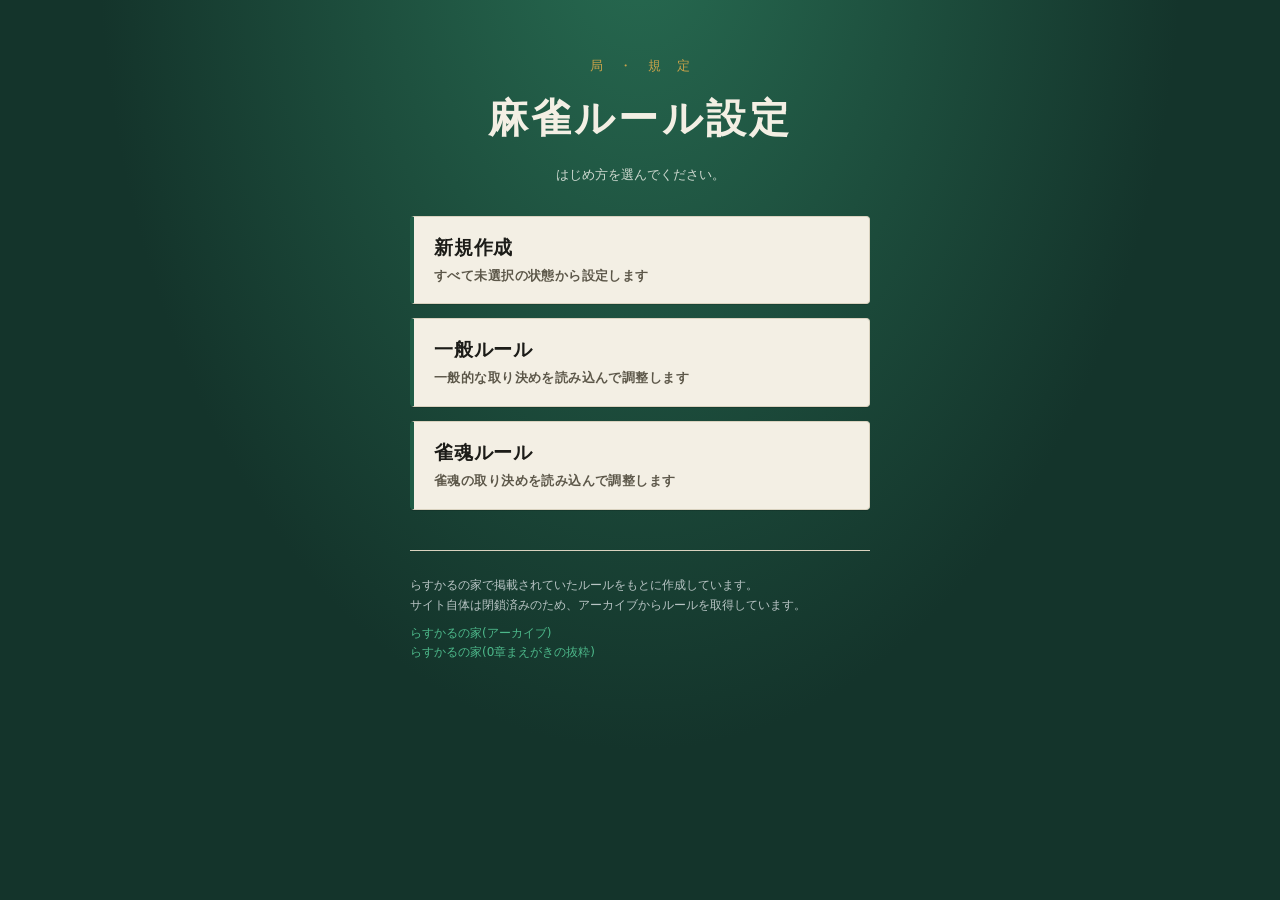
==== pages/index.html @ 4552f9ca "まえがきついか" ====
<!DOCTYPE html>
<html lang="ja">

<head>
  <meta charset="UTF-8">
  <meta name="viewport" content="width=device-width, initial-scale=1.0">
  <title>麻雀ルール選択</title>
  <link rel="stylesheet" href="style.css">
</head>

<body>
  <div class="wrap">
    <div id="notice" class="notice" hidden></div>

    <!-- top / entry screen -->
    <section id="homeScreen" hidden>
      <div class="home-inner">
        <p class="home-kana">局 ・ 規 定</p>
        <h1 class="home-title">麻雀ルール設定</h1>
        <p class="home-lead">はじめ方を選んでください。</p>
        <div class="home-choices">
          <button type="button" class="home-card" data-preset="new">
            <span class="home-card-name">新規作成</span>
            <span class="home-card-desc">すべて未選択の状態から設定します</span>
          </button>
          <button type="button" class="home-card" data-preset="ippan">
            <span class="home-card-name">一般ルール</span>
            <span class="home-card-desc">一般的な取り決めを読み込んで調整します</span>
          </button>
          <button type="button" class="home-card" data-preset="jantama">
            <span class="home-card-name">雀魂ルール</span>
            <span class="home-card-desc">雀魂の取り決めを読み込んで調整します</span>
          </button>
        </div>
        <div class="home-source">
          <p>らすかるの家で掲載されていたルールをもとに作成しています。<br>サイト自体は閉鎖済みのため、アーカイブからルールを取得しています。</p>
          <a href="https://web.archive.org/web/20250331131725/http://www10.plala.or.jp/rascalhp/" target="_blank"
            rel="noopener">らすかるの家(アーカイブ)</a><br>
          <a href="source.html">らすかるの家(0章まえがきの抜粋)</a>
        </div>
      </div>
    </section>

    <!-- sticky header: meter + (category-list home btn) + (rule-screen subnav) -->
    <div class="sticky-head" id="stickyHead" hidden>
      <div class="meter" id="meterBar">
        <span class="tally"><i class="dot dot-done"></i>選択済み <b id="doneCount">0</b>件</span>
        <span class="tally"><i class="dot dot-check"></i>要確認 <b id="checkCount">0</b>件</span>
        <span class="tally"><i class="dot dot-todo"></i>未選択 <b id="todoCount">0</b>件</span>
        <span id="verBadge" class="ver-badge" hidden></span>
        <div class="mode-toggle" id="modeToggle" role="group" aria-label="編集モード" hidden>
          <button type="button" class="mode-opt" data-mode="rw">編集可</button>
          <button type="button" class="mode-opt" data-mode="ro">閲覧専用</button>
        </div>
        <button class="btn-ghost home-corner" id="homeCornerBtn" type="button" hidden>はじめから</button>
      </div>
      <div class="subnav" id="subnav" hidden>
        <h2 class="cat-heading" id="catHeading"></h2>
        <div class="sort-toggle" role="group" aria-label="表示順">
          <button type="button" class="sort-opt is-active" data-sort="status">状態順</button>
          <button type="button" class="sort-opt" data-sort="id">表示順</button>
        </div>
      </div>
    </div>

    <!-- category selection screen -->
    <section id="catScreen" hidden>
      <p class="screen-lead">カテゴリを選んでください。</p>
      <div id="catGrid" class="cat-grid"></div>
    </section>

    <!-- rules screen for a chosen category -->
    <section id="ruleScreen" hidden>
      <main id="ruleRoot"></main>
    </section>
  </div>

  <div class="bar" id="footerBar" hidden>
    <button class="btn-ghost" id="footerBackBtn" type="button">← カテゴリ一覧</button>
    <span class="bar-spacer"></span>
    <button class="btn-primary" id="shareBtn">共有する</button>
  </div>

  <div class="sheet-backdrop" id="sheet">
    <div class="sheet">
      <div class="sheet-head">
        <h2>共有</h2>
        <button id="closeSheet" aria-label="閉じる">✕</button>
      </div>
      <div class="sheet-body">
        <p class="field-label">共有リンク　<span class="field-note">開くと同じ選択が復元されます</span></p>
        <div class="url-row">
          <input type="text" class="share-url" id="shareUrl" readonly>
          <button class="btn-primary" id="copyUrlBtn">リンクをコピー</button>
        </div>
        <span class="copied" id="copiedUrlMsg">コピーしました</span>

        <div class="qr-wrap">
          <div id="qrCode" class="qr-code" aria-label="共有リンクのQRコード"></div>
          <p class="qr-note">スマートフォンのカメラで読み取ると同じ画面が開きます</p>
        </div>

        <p class="field-label" style="margin-top:22px;">テキスト</p>
        <textarea class="share-text" id="shareText" readonly></textarea>
        <div class="sheet-actions">
          <button class="btn-primary" id="copyBtn">テキストをコピー</button>
          <button class="btn-ghost" id="closeSheet2">閉じる</button>
          <span class="copied" id="copiedMsg">コピーしました</span>
        </div>
      </div>
    </div>
  </div>


  <script src="qr.js"></script>
  <script src="app.js"></script>
</body>

</html>
---- pages/style.css ----
:root {
      --bg: #14342b;
      --panel: #f3efe4;
      --panel-line: #d9d2bf;
      --ink: #1c1c18;
      --ink-soft: #5c5749;
      --felt: #1f5c46;
      --felt-deep: #14342b;
      --accent: #b7472a;
      --accent-soft: #e8c9be;
      --gold: #c8a24a;
      --sel-bg: #eef3ec;
      --sel-line: #2f6b52;
      --st-done: #2f8f5b;
      /* 選択済み（緑） */
      --st-todo: #c0392b;
      /* 未選択（赤） */
      --st-check: #d9a520;
      /* 要確認（黄） */
      --radius: 4px;
      --mono: "SFMono-Regular", ui-monospace, "DejaVu Sans Mono", monospace;
      --serif: "Hiragino Mincho ProN", "Yu Mincho", "YuMincho", "MS PMincho", serif;
      --sans: "Hiragino Kaku Gothic ProN", "Yu Gothic", "Meiryo", system-ui, sans-serif;
    }

    * {
      box-sizing: border-box;
    }

    [hidden] {
      display: none !important;
    }

    html,
    body {
      margin: 0;
      padding: 0;
    }

    body {
      background: var(--felt-deep);
      background-image:
        radial-gradient(ellipse at 50% -10%, #276b51 0%, var(--felt-deep) 60%);
      color: var(--ink);
      font-family: var(--sans);
      line-height: 1.6;
      min-height: 100vh;
      padding: 0 16px 120px;
    }

    .wrap {
      max-width: 760px;
      margin: 0 auto;
    }

    /* home / entry screen */
    .home-inner {
      padding: 56px 0 32px;
      text-align: center;
      color: var(--panel);
    }

    .home-kana {
      font-family: var(--serif);
      letter-spacing: 0.5em;
      font-size: 13px;
      color: var(--gold);
      margin: 0 0 10px;
      padding-left: 0.5em;
    }

    .home-title {
      font-family: var(--serif);
      font-weight: 600;
      font-size: clamp(28px, 6vw, 40px);
      margin: 0;
      letter-spacing: 0.08em;
    }

    .home-lead {
      margin: 14px 0 30px;
      font-size: 13px;
      color: #cdd8cf;
    }

    .home-source {
      margin-top: 40px;
      padding-top: 24px;
      border-top: 1px solid var(--panel-line);
      max-width: 460px;
      margin-left: auto;
      margin-right: auto;
      text-align: left;
      font-size: 12px;
      color: #b8c4c4;
    }

    .home-source h2 {
      font-size: 13px;
      font-weight: 600;
      color: #e0e8e4;
      margin: 0 0 8px;
    }

    .home-source p {
      margin: 0 0 8px;
      line-height: 1.7;
    }

    .home-source a {
      color: #4db88a;
      text-decoration: none;
      word-break: break-all;
    }

    .home-source a:hover {
      text-decoration: underline;
    }

    .home-choices {
      display: grid;
      gap: 14px;
      max-width: 460px;
      margin: 0 auto;
    }

    .home-card {
      display: block;
      text-align: left;
      background: var(--panel);
      border: 1px solid var(--panel-line);
      border-left: 4px solid var(--felt);
      border-radius: var(--radius);
      padding: 18px 20px;
      cursor: pointer;
      color: var(--ink);
      font-family: var(--sans);
      transition: transform .08s, box-shadow .12s, border-color .12s;
      box-shadow: 0 1px 0 rgba(0, 0, 0, 0.15);
    }

    .home-card:hover {
      transform: translateY(-2px);
      box-shadow: 0 6px 16px rgba(0, 0, 0, 0.24);
      border-left-color: var(--gold);
    }

    .home-card:focus-visible {
      outline: 2px solid var(--gold);
      outline-offset: 2px;
    }

    .home-card-name {
      font-family: var(--serif);
      font-weight: 600;
      font-size: 19px;
      letter-spacing: 0.04em;
      display: block;
      margin-bottom: 6px;
    }

    .home-card-desc {
      font-size: 12.5px;
      color: var(--ink-soft);
      line-height: 1.5;
    }

    /* progress meter (top bar on cat/rule screens) */
    /* sticky header (meter + subnav) */
    .sticky-head {
      position: sticky;
      top: 0;
      z-index: 15;
      margin: 0 -16px;
      /* bleed to viewport edges */
      padding: 0 16px;
      background: var(--felt-deep);
      background-image: radial-gradient(ellipse at 50% -40%, #276b51 0%, var(--felt-deep) 70%);
      box-shadow: 0 6px 14px -6px rgba(0, 0, 0, 0.5);
      border-bottom: 1px solid rgba(200, 162, 74, 0.18);
    }

    .meter {
      display: flex;
      align-items: center;
      flex-wrap: wrap;
      gap: 8px 14px;
      padding: 14px 2px 12px;
      font-family: var(--mono);
      font-size: 12px;
      color: #bcc9be;
    }

    .home-corner {
      font-size: 13px;
      padding: 6px 14px;
    }

    .tally {
      display: inline-flex;
      align-items: center;
      gap: 6px;
    }

    .tally b {
      font-size: 15px;
    }

    .tally-total {
      color: #8ba394;
    }

    .dot {
      width: 9px;
      height: 9px;
      border-radius: 50%;
      display: inline-block;
    }

    .dot-done {
      background: var(--st-done);
    }

    .dot-check {
      background: var(--st-check);
    }

    .dot-todo {
      background: var(--st-todo);
    }

    #doneCount {
      color: #7fd6a3;
    }

    #checkCount {
      color: #f2d27a;
    }

    #todoCount {
      color: #f0a79e;
    }

    .ver-badge {
      font-family: var(--mono);
      font-size: 11px;
      color: #221c0a;
      background: var(--gold);
      padding: 1px 7px;
      border-radius: 2px;
      margin-left: 12px;
      letter-spacing: 0.03em;
    }

    .notice {
      max-width: 760px;
      margin: 0 auto 4px;
      background: var(--panel);
      border: 1px solid var(--accent);
      border-left-width: 4px;
      border-radius: var(--radius);
      padding: 12px 16px;
      color: var(--ink);
      font-size: 13px;
      line-height: 1.6;
    }

    .notice.loading {
      border-color: var(--panel-line);
      color: var(--ink-soft);
      text-align: center;
      font-family: var(--mono);
    }

    /* category screen */
    .screen-lead {
      color: #cdd8cf;
      text-align: center;
      font-size: 13px;
      margin: 8px 0 20px;
    }

    .cat-grid {
      display: grid;
      grid-template-columns: repeat(auto-fill, minmax(220px, 1fr));
      gap: 14px;
    }

    .cat-card {
      background: var(--panel);
      border: 1px solid var(--panel-line);
      border-left: 4px solid var(--felt);
      border-radius: var(--radius);
      padding: 18px 18px 16px;
      text-align: left;
      cursor: pointer;
      font-family: var(--sans);
      color: var(--ink);
      transition: transform .08s, box-shadow .12s, border-color .12s;
      box-shadow: 0 1px 0 rgba(0, 0, 0, 0.15);
    }

    .cat-card:hover {
      transform: translateY(-2px);
      box-shadow: 0 5px 14px rgba(0, 0, 0, 0.22);
      border-left-color: var(--gold);
    }

    .cat-card:focus-visible {
      outline: 2px solid var(--gold);
      outline-offset: 2px;
    }

    .cat-card[data-complete="true"] {
      border-left-color: var(--st-done);
    }

    .cat-card .cat-name {
      font-family: var(--serif);
      font-weight: 600;
      font-size: 18px;
      letter-spacing: 0.03em;
      display: block;
      margin-bottom: 12px;
    }

    .cat-card .cat-stats {
      display: flex;
      gap: 12px;
      font-family: var(--mono);
      font-size: 12px;
      color: var(--ink-soft);
      flex-wrap: wrap;
    }

    .cat-card .cat-stats i {
      width: 8px;
      height: 8px;
      border-radius: 50%;
      display: inline-block;
      margin-right: 4px;
      position: relative;
      top: -1px;
    }

    .cat-card .cat-done b {
      color: var(--st-done);
    }

    .cat-card .cat-check b {
      color: #a67c07;
    }

    .cat-card .cat-todo b {
      color: var(--st-todo);
    }

    .cat-card .cat-arrow {
      float: right;
      color: var(--felt);
      font-size: 18px;
    }

    /* subnav on rules screen */
    .subnav {
      display: flex;
      align-items: center;
      gap: 14px;
      flex-wrap: wrap;
      padding-bottom: 12px;
    }

    .back-btn {
      background: transparent;
      color: #cdd8cf;
      border: 1px solid rgba(205, 216, 207, 0.4);
      border-radius: var(--radius);
      padding: 7px 13px;
      font-size: 13px;
      cursor: pointer;
      font-family: var(--sans);
      transition: background .12s;
    }

    .back-btn:hover {
      background: rgba(255, 255, 255, 0.07);
    }

    .back-btn:focus-visible {
      outline: 2px solid var(--gold);
      outline-offset: 2px;
    }

    .cat-heading {
      font-family: var(--serif);
      color: var(--panel);
      font-size: 19px;
      margin: 0;
      letter-spacing: 0.05em;
      flex: 1;
    }

    .sort-toggle {
      display: inline-flex;
      background: rgba(0, 0, 0, 0.25);
      border: 1px solid rgba(205, 216, 207, 0.3);
      border-radius: 999px;
      padding: 3px;
    }

    .sort-opt {
      background: transparent;
      border: none;
      color: #bcc9be;
      font-family: var(--sans);
      font-size: 12.5px;
      font-weight: 600;
      padding: 6px 14px;
      border-radius: 999px;
      cursor: pointer;
      transition: background .12s, color .12s;
    }

    .sort-opt.is-active {
      background: var(--gold);
      color: #221c0a;
    }

    .sort-opt:focus-visible {
      outline: 2px solid var(--gold);
      outline-offset: 2px;
    }

    /* readonly / writable toggle (category list header) */
    .mode-toggle {
      display: inline-flex;
      margin-left: auto;
      background: rgba(0, 0, 0, 0.25);
      border: 1px solid rgba(205, 216, 207, 0.3);
      border-radius: 999px;
      padding: 3px;
    }

    .mode-opt {
      background: transparent;
      border: none;
      color: #bcc9be;
      font-family: var(--sans);
      font-size: 12px;
      font-weight: 600;
      padding: 5px 12px;
      border-radius: 999px;
      cursor: pointer;
      transition: background .12s, color .12s;
    }

    .mode-opt.is-active {
      background: var(--gold);
      color: #221c0a;
    }

    .mode-opt:focus-visible {
      outline: 2px solid var(--gold);
      outline-offset: 2px;
    }

    .home-corner {
      margin-left: 10px;
    }

    /* when the mode toggle is present it takes the margin-left:auto, so reset the corner btn */
    .readonly-opt {
      cursor: default;
    }

    .readonly-opt:hover {
      background: transparent;
    }

    /* rule card */
    .rule {
      background: var(--panel);
      border: 1px solid var(--panel-line);
      border-radius: var(--radius);
      margin: 14px 0;
      overflow: hidden;
      box-shadow: 0 1px 0 rgba(0, 0, 0, 0.15);
    }

    .rule[data-depth="1"] {
      margin-left: 22px;
      background: #f6f2e8;
    }

    .rule[data-depth="2"] {
      margin-left: 44px;
      background: #f8f5ee;
    }

    .rule[data-depth="3"] {
      margin-left: 66px;
      background: #faf8f3;
    }

    .rule[data-depth="4"] {
      margin-left: 88px;
      background: #fbf9f6;
    }

    .rule.is-group>.rule-body {
      display: none;
    }

    /* status stripe on answerable cards */
    .rule.answerable {
      position: relative;
      border-left: 4px solid var(--st-todo);
      /* default: 未選択=赤 */
    }

    .rule.answerable[data-status="done"] {
      border-left-color: var(--st-done);
    }

    .rule.answerable[data-status="todo"] {
      border-left-color: var(--st-todo);
    }

    .rule.answerable[data-status="check"] {
      border-left-color: var(--st-check);
    }

    .rule.answerable[data-status="disabled"] {
      border-left-color: #c9c3b2;
    }

    /* disabled (unmet-condition) rules: grayed out, not interactive */
    .rule.is-disabled {
      opacity: 0.55;
      filter: grayscale(0.4);
    }

    .rule.is-disabled .opt {
      cursor: not-allowed;
    }

    .rule.is-disabled .opt:hover {
      background: transparent;
    }

    .rule.is-disabled .flag-btn {
      cursor: not-allowed;
      opacity: 0.6;
    }

    .rule-info {
      margin: 0 18px 10px;
      font-size: 12px;
      color: var(--ink-soft);
      font-family: var(--sans);
      line-height: 1.5;
    }

    .rule-head {
      display: flex;
      align-items: baseline;
      gap: 12px;
      padding: 14px 18px;
      border-bottom: 1px solid var(--panel-line);
    }

    .is-group>.rule-head {
      border-bottom: none;
      padding-bottom: 8px;
    }

    .rule[data-depth="1"] .rule-head,
    .rule[data-depth="2"] .rule-head,
    .rule[data-depth="3"] .rule-head,
    .rule[data-depth="4"] .rule-head {
      padding-top: 12px;
      padding-bottom: 12px;
    }

    .rule-id {
      font-family: var(--mono);
      font-size: 11px;
      color: var(--panel);
      background: var(--felt);
      padding: 2px 7px;
      border-radius: 2px;
      white-space: nowrap;
      letter-spacing: 0.03em;
      flex-shrink: 0;
      position: relative;
      top: -1px;
    }

    .is-group>.rule-head .rule-id {
      background: var(--accent);
    }

    .rule-title {
      font-family: var(--serif);
      font-weight: 600;
      font-size: 16px;
      letter-spacing: 0.02em;
      color: var(--ink);
      flex: 1;
    }

    .rule[data-depth="1"] .rule-title {
      font-size: 15px;
    }

    .rule[data-depth="2"] .rule-title {
      font-size: 14px;
    }

    .rule[data-depth="3"] .rule-title {
      font-size: 13px;
    }

    .rule[data-depth="4"] .rule-title {
      font-size: 12px;
    }

    /* 要確認 toggle */
    .flag-btn {
      flex-shrink: 0;
      align-self: center;
      font-family: var(--sans);
      font-size: 11.5px;
      font-weight: 600;
      letter-spacing: 0.04em;
      color: var(--ink-soft);
      background: transparent;
      border: 1px solid var(--panel-line);
      border-radius: 999px;
      padding: 4px 11px 4px 9px;
      cursor: pointer;
      display: inline-flex;
      align-items: center;
      gap: 5px;
      transition: background .12s, border-color .12s, color .12s;
    }

    .flag-btn::before {
      content: "";
      width: 8px;
      height: 8px;
      border-radius: 50%;
      background: var(--panel-line);
      transition: background .12s;
    }

    .flag-btn:hover {
      border-color: var(--st-check);
      color: var(--ink);
    }

    .flag-btn[aria-pressed="true"] {
      background: #fbf1d3;
      border-color: var(--st-check);
      color: #8a6a10;
    }

    .flag-btn[aria-pressed="true"]::before {
      background: var(--st-check);
    }

    .flag-btn:focus-visible {
      outline: 2px solid var(--st-check);
      outline-offset: 2px;
    }

    .rule-body {
      padding: 10px 18px 16px;
    }

    .opt {
      display: flex;
      align-items: flex-start;
      gap: 11px;
      padding: 9px 12px;
      border: 1px solid transparent;
      border-radius: var(--radius);
      cursor: pointer;
      transition: background .12s, border-color .12s;
    }

    .opt:hover {
      background: #ecf1ea;
    }

    .opt input {
      position: absolute;
      opacity: 0;
      width: 0;
      height: 0;
    }

    .opt .box {
      flex-shrink: 0;
      width: 22px;
      height: 22px;
      border: 1.5px solid #b7b09a;
      border-radius: 50%;
      display: grid;
      place-items: center;
      font-family: var(--mono);
      font-size: 11px;
      color: var(--ink-soft);
      background: #fff;
      margin-top: 1px;
      transition: all .12s;
    }

    .opt .label {
      font-size: 14px;
      color: var(--ink);
      padding-top: 1px;
      white-space: pre-line;
    }

    .opt:has(input:checked) {
      background: var(--sel-bg);
      border-color: var(--sel-line);
    }

    .opt:has(input:checked) .box {
      background: var(--felt);
      border-color: var(--felt);
      color: #fff;
    }

    .opt:has(input:checked) .label {
      font-weight: 600;
    }

    .opt:focus-visible {
      outline: 2px solid var(--gold);
      outline-offset: 2px;
    }

    .opt:focus-visible .box {
      border-color: var(--gold);
    }

    /* action bar */
    .bar {
      position: fixed;
      left: 0;
      right: 0;
      bottom: 0;
      background: rgba(16, 32, 26, 0.92);
      backdrop-filter: blur(8px);
      border-top: 1px solid rgba(200, 162, 74, 0.35);
      padding: 12px 16px;
      display: flex;
      gap: 10px;
      justify-content: center;
      align-items: center;
      z-index: 20;
    }

    .bar .status {
      font-family: var(--mono);
      font-size: 12px;
      color: #bcc9be;
      margin-right: auto;
    }

    .bar-spacer {
      flex: 1;
    }

    button {
      font-family: var(--sans);
      font-size: 14px;
      font-weight: 600;
      border: none;
      border-radius: var(--radius);
      padding: 10px 18px;
      cursor: pointer;
      letter-spacing: 0.03em;
      transition: transform .08s, filter .12s;
    }

    button:active {
      transform: translateY(1px);
    }

    .btn-primary {
      background: var(--gold);
      color: #221c0a;
    }

    .btn-primary:hover {
      filter: brightness(1.06);
    }

    .btn-ghost {
      background: transparent;
      color: #cdd8cf;
      border: 1px solid rgba(205, 216, 207, 0.4);
    }

    .btn-ghost:hover {
      background: rgba(255, 255, 255, 0.06);
    }

    /* share sheet */
    .sheet-backdrop {
      position: fixed;
      inset: 0;
      background: rgba(10, 20, 16, 0.6);
      display: none;
      z-index: 40;
      padding: 20px;
      overflow-y: auto;
    }

    .sheet-backdrop.open {
      display: block;
    }

    .sheet {
      max-width: 640px;
      margin: 40px auto;
      background: var(--panel);
      border-radius: 6px;
      border: 1px solid var(--panel-line);
      overflow: hidden;
    }

    .sheet-head {
      display: flex;
      align-items: center;
      justify-content: space-between;
      padding: 16px 20px;
      border-bottom: 1px solid var(--panel-line);
      background: var(--felt);
      color: var(--panel);
    }

    .sheet-head h2 {
      font-family: var(--serif);
      font-size: 17px;
      margin: 0;
      letter-spacing: 0.05em;
    }

    .sheet-head button {
      background: transparent;
      color: var(--panel);
      padding: 4px 8px;
    }

    .sheet-body {
      padding: 18px 20px;
    }

    .field-label {
      font-family: var(--serif);
      font-size: 14px;
      font-weight: 600;
      color: var(--ink);
      margin: 0 0 8px;
      letter-spacing: 0.03em;
    }

    .field-note {
      font-family: var(--sans);
      font-size: 11px;
      font-weight: 400;
      color: var(--ink-soft);
      letter-spacing: 0;
    }

    .url-row {
      display: flex;
      gap: 8px;
    }

    .share-url {
      flex: 1;
      min-width: 0;
      font-family: var(--mono);
      font-size: 12px;
      border: 1px solid var(--panel-line);
      border-radius: var(--radius);
      padding: 10px 12px;
      background: #fbfaf5;
      color: var(--ink);
    }

    .url-row .btn-primary {
      background: var(--felt);
      color: #fff;
      white-space: nowrap;
      flex-shrink: 0;
    }

    .qr-wrap {
      text-align: center;
      margin: 18px 0 4px;
    }

    .qr-code {
      display: inline-block;
      background: #fff;
      padding: 12px;
      border-radius: 6px;
      border: 1px solid var(--panel-line);
      line-height: 0;
    }

    .qr-code svg {
      display: block;
      width: 200px;
      height: 200px;
    }

    .qr-note {
      font-size: 12px;
      color: var(--ink-soft);
      margin: 10px 0 0;
      font-family: var(--sans);
    }

    .share-text {
      width: 100%;
      min-height: 240px;
      font-family: var(--mono);
      font-size: 12.5px;
      line-height: 1.7;
      border: 1px solid var(--panel-line);
      border-radius: var(--radius);
      padding: 14px;
      resize: vertical;
      background: #fbfaf5;
      color: var(--ink);
    }

    .sheet-actions {
      display: flex;
      gap: 10px;
      margin-top: 14px;
    }

    .sheet-actions .btn-primary {
      background: var(--felt);
      color: #fff;
    }

    .copied {
      color: var(--felt);
      font-size: 13px;
      font-weight: 600;
      align-self: center;
      margin-left: auto;
      opacity: 0;
      transition: opacity .2s;
    }

    .copied.show {
      opacity: 1;
    }

    @media (max-width: 520px) {
      .rule[data-depth="1"] {
        margin-left: 12px;
      }

      .rule[data-depth="2"] {
        margin-left: 22px;
      }

      .rule[data-depth="3"] {
        margin-left: 32px;
      }

      .rule[data-depth="4"] {
        margin-left: 40px;
      }

      .bar .status {
        display: none;
      }
    }

    @media (prefers-reduced-motion: reduce) {
      * {
        transition: none !important;
      }
    }
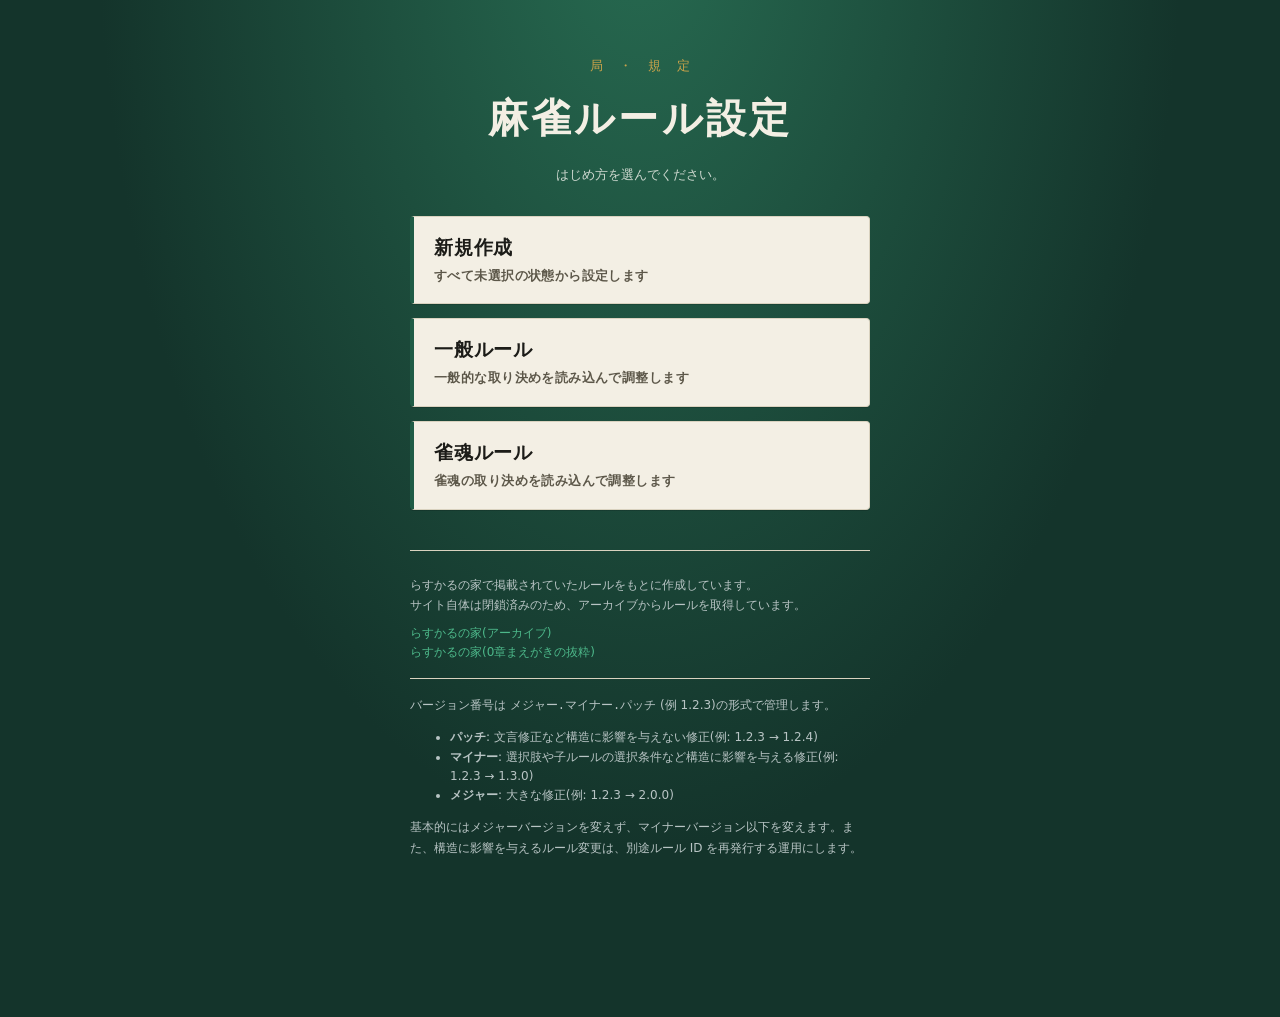
==== commit 034dc37f: "バージョニングについての説明追加" ====
--- a/pages/index.html
+++ b/pages/index.html
@@ -37,6 +37,14 @@
           <a href="https://web.archive.org/web/20250331131725/http://www10.plala.or.jp/rascalhp/" target="_blank"
             rel="noopener">らすかるの家(アーカイブ)</a><br>
           <a href="source.html">らすかるの家(0章まえがきの抜粋)</a>
+          <hr>
+          <p>バージョン番号は <code>メジャー.マイナー.パッチ</code> (例 1.2.3)の形式で管理します。</p>
+          <ul>
+            <li><b>パッチ</b>: 文言修正など構造に影響を与えない修正(例: 1.2.3 → 1.2.4)</li>
+            <li><b>マイナー</b>: 選択肢や子ルールの選択条件など構造に影響を与える修正(例: 1.2.3 → 1.3.0)</li>
+            <li><b>メジャー</b>: 大きな修正(例: 1.2.3 → 2.0.0)</li>
+          </ul>
+          <p>基本的にはメジャーバージョンを変えず、マイナーバージョン以下を変えます。また、構造に影響を与えるルール変更は、別途ルール ID を再発行する運用にします。</p>
         </div>
       </div>
     </section>
--- a/pages/style.css
+++ b/pages/style.css
@@ -95,6 +95,12 @@
       color: #b8c4c4;
     }
 
+    .home-source hr {
+      border: none;
+      border-top: 1px solid var(--panel-line);
+      margin: 16px 0;
+    }
+
     .home-source h2 {
       font-size: 13px;
       font-weight: 600;
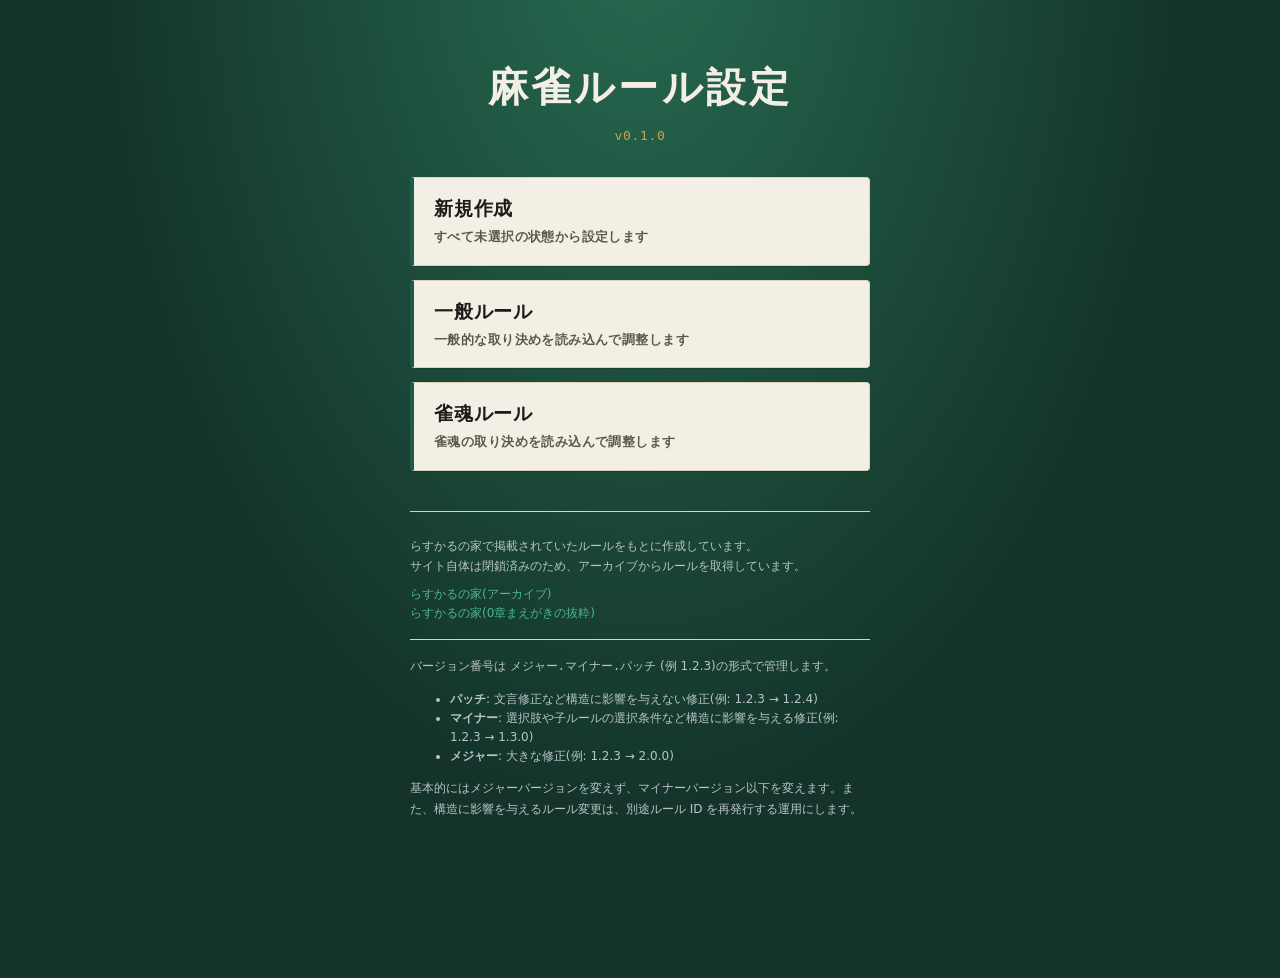
==== commit c197427e: "バージョン情報をトップに表示" ====
--- a/pages/index.html
+++ b/pages/index.html
@@ -15,9 +15,8 @@
     <!-- top / entry screen -->
     <section id="homeScreen" hidden>
       <div class="home-inner">
-        <p class="home-kana">局 ・ 規 定</p>
         <h1 class="home-title">麻雀ルール設定</h1>
-        <p class="home-lead">はじめ方を選んでください。</p>
+        <p class="home-version" id="homeVersion" hidden></p>
         <div class="home-choices">
           <button type="button" class="home-card" data-preset="new">
             <span class="home-card-name">新規作成</span>
--- a/pages/style.css
+++ b/pages/style.css
@@ -78,9 +78,17 @@
     }
 
     .home-lead {
-      margin: 14px 0 30px;
+      margin: 14px 0 8px;
       font-size: 13px;
       color: #cdd8cf;
+    }
+
+    .home-version {
+      margin: 6px 0 30px;
+      font-size: 13px;
+      font-family: var(--mono);
+      color: var(--gold);
+      letter-spacing: 0.05em;
     }
 
     .home-source {
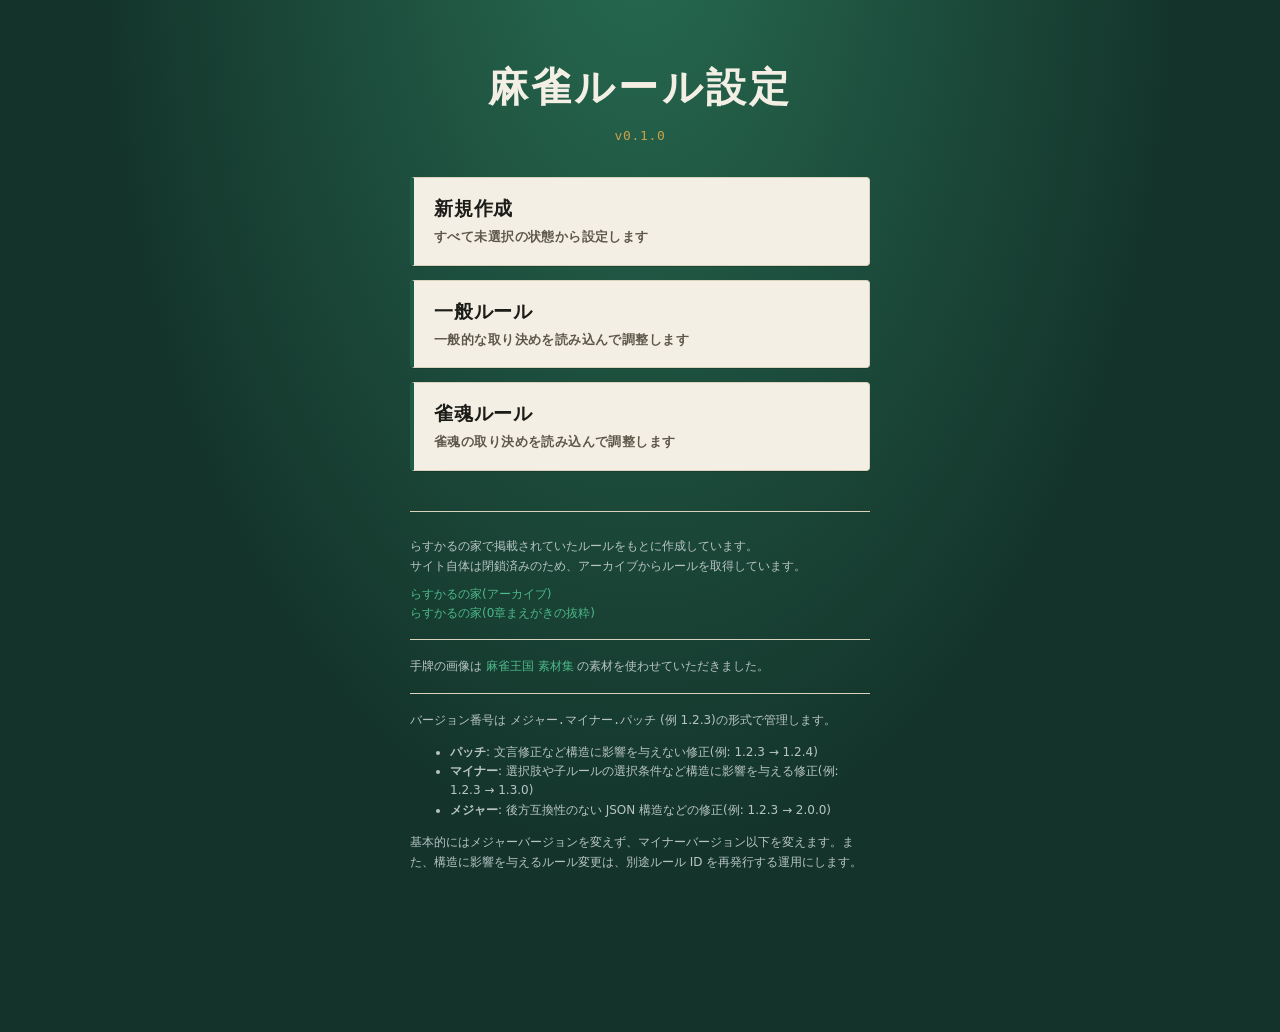
==== commit 40641694: "トップページの修正" ====
--- a/pages/index.html
+++ b/pages/index.html
@@ -37,11 +37,14 @@
             rel="noopener">らすかるの家(アーカイブ)</a><br>
           <a href="source.html">らすかるの家(0章まえがきの抜粋)</a>
           <hr>
+          <p>手牌の画像は <a href="https://mj-king.net/sozai/" target="_blank" rel="noopener">麻雀王国 素材集</a>
+            の素材を使わせていただきました。</p>
+          <hr>
           <p>バージョン番号は <code>メジャー.マイナー.パッチ</code> (例 1.2.3)の形式で管理します。</p>
           <ul>
             <li><b>パッチ</b>: 文言修正など構造に影響を与えない修正(例: 1.2.3 → 1.2.4)</li>
             <li><b>マイナー</b>: 選択肢や子ルールの選択条件など構造に影響を与える修正(例: 1.2.3 → 1.3.0)</li>
-            <li><b>メジャー</b>: 大きな修正(例: 1.2.3 → 2.0.0)</li>
+            <li><b>メジャー</b>: 後方互換性のない JSON 構造などの修正(例: 1.2.3 → 2.0.0)</li>
           </ul>
           <p>基本的にはメジャーバージョンを変えず、マイナーバージョン以下を変えます。また、構造に影響を与えるルール変更は、別途ルール ID を再発行する運用にします。</p>
         </div>
@@ -72,7 +75,7 @@
 
     <!-- category selection screen -->
     <section id="catScreen" hidden>
-      <p class="screen-lead">カテゴリを選んでください。</p>
+      <p class="screen-lead"></p>
       <div id="catGrid" class="cat-grid"></div>
     </section>
 
@@ -95,7 +98,7 @@
         <button id="closeSheet" aria-label="閉じる">✕</button>
       </div>
       <div class="sheet-body">
-        <p class="field-label">共有リンク　<span class="field-note">開くと同じ選択が復元されます</span></p>
+        <p class="field-label">共有リンク <span class="field-note">開くと同じ選択が復元されます</span></p>
         <div class="url-row">
           <input type="text" class="share-url" id="shareUrl" readonly>
           <button class="btn-primary" id="copyUrlBtn">リンクをコピー</button>
--- a/pages/style.css
+++ b/pages/style.css
@@ -338,6 +338,14 @@
       margin-bottom: 12px;
     }
 
+    .cat-card .cat-id {
+      font-family: var(--mono);
+      font-size: 12px;
+      font-weight: 400;
+      opacity: 0.5;
+      margin-right: 6px;
+    }
+
     .cat-card .cat-stats {
       display: flex;
       gap: 12px;
@@ -569,10 +577,53 @@
 
     .rule-info {
       margin: 0 18px 10px;
+      font-size: 11px;
+      color: var(--ink-soft);
+      font-family: var(--sans);
+      line-height: 1.5;
+    }
+
+    .rule-info p {
+      margin: 0 0 2px;
+    }
+
+    .rule-info-content {
+      margin-top: 6px !important;
+      font-size: 13px;
+    }
+
+    .rule-example {
+      margin: 0 18px 10px;
+      display: flex;
+      align-items: flex-end;
+      flex-wrap: wrap;
+      gap: 0;
+    }
+
+    .tile-img {
+      height: 40px;
+      width: auto;
+      display: block;
+      flex-shrink: 0;
+    }
+    .tile-img.tile-horiz {
+      height: 32px;
+    }
+
+    .tile-sep {
+      width: 6px;
+    }
+
+    .tile-note-gap {
+      width: 8px;
+    }
+
+    .tile-note {
       font-size: 12px;
       color: var(--ink-soft);
-      font-family: var(--sans);
-      line-height: 1.5;
+      margin-left: 4px;
+      align-self: center;
+      line-height: 1;
     }
 
     .rule-head {
@@ -580,11 +631,9 @@
       align-items: baseline;
       gap: 12px;
       padding: 14px 18px;
-      border-bottom: 1px solid var(--panel-line);
     }
 
     .is-group>.rule-head {
-      border-bottom: none;
       padding-bottom: 8px;
     }
 
@@ -614,13 +663,25 @@
       background: var(--accent);
     }
 
+    .rule-title-wrap {
+      flex: 1;
+      display: flex;
+      align-items: baseline;
+      gap: 6px;
+    }
+
     .rule-title {
       font-family: var(--serif);
       font-weight: 600;
       font-size: 16px;
       letter-spacing: 0.02em;
       color: var(--ink);
-      flex: 1;
+    }
+
+    .rule-read {
+      font-family: var(--sans);
+      font-size: 11px;
+      color: var(--ink-soft);
     }
 
     .rule[data-depth="1"] .rule-title {
@@ -690,6 +751,7 @@
 
     .rule-body {
       padding: 10px 18px 16px;
+      border-top: 1px solid var(--panel-line);
     }
 
     .opt {
@@ -1008,4 +1070,4 @@
       * {
         transition: none !important;
       }
-    }
+    }
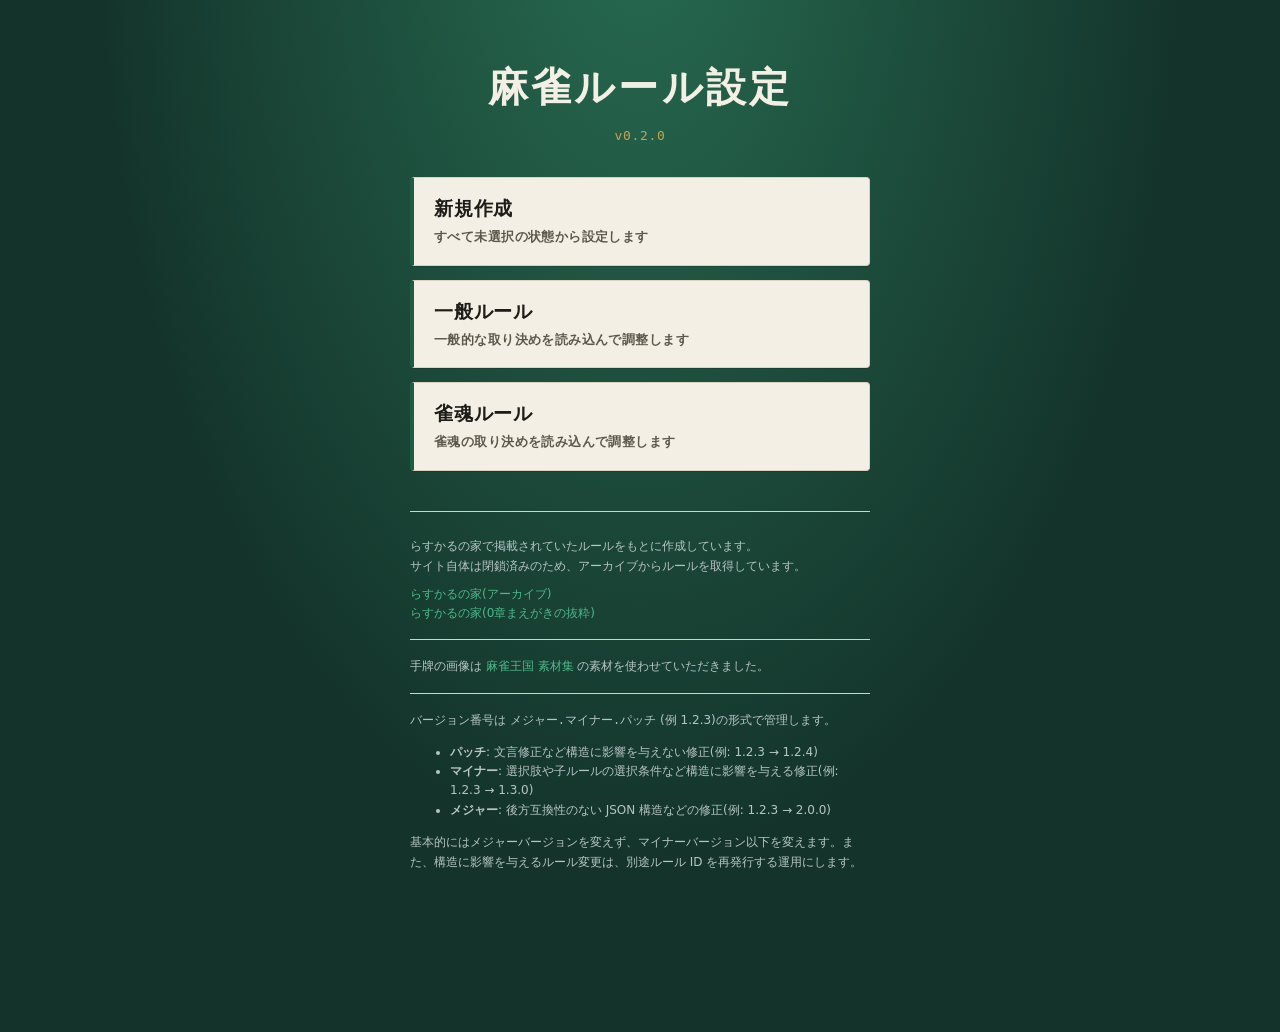
==== commit 1847d633: "favicon 作成" ====
--- a/pages/index.html
+++ b/pages/index.html
@@ -5,6 +5,7 @@
   <meta charset="UTF-8">
   <meta name="viewport" content="width=device-width, initial-scale=1.0">
   <title>麻雀ルール選択</title>
+  <link rel="icon" href="favicon.svg" type="image/svg+xml">
   <link rel="stylesheet" href="style.css">
 </head>
 
--- a/pages/style.css
+++ b/pages/style.css
@@ -601,13 +601,14 @@
     }
 
     .tile-img {
-      height: 40px;
+      height: 30px;
       width: auto;
       display: block;
       flex-shrink: 0;
     }
+
     .tile-img.tile-horiz {
-      height: 32px;
+      height: 24px;
     }
 
     .tile-sep {
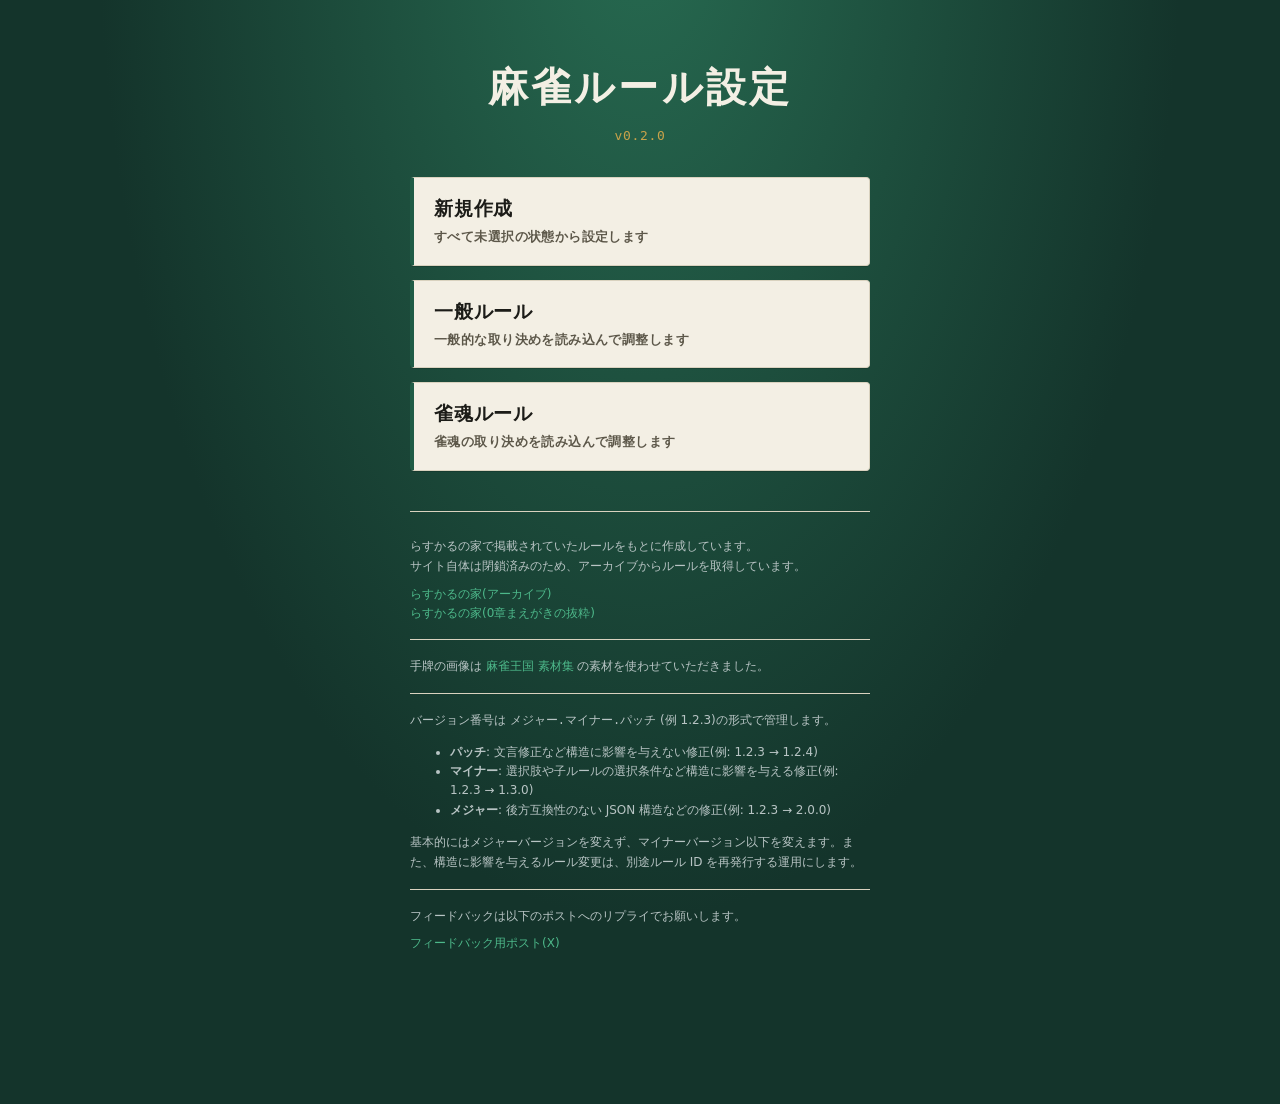
==== commit 6a6ef07d: "フィードバック先の記載" ====
--- a/pages/index.html
+++ b/pages/index.html
@@ -48,6 +48,10 @@
             <li><b>メジャー</b>: 後方互換性のない JSON 構造などの修正(例: 1.2.3 → 2.0.0)</li>
           </ul>
           <p>基本的にはメジャーバージョンを変えず、マイナーバージョン以下を変えます。また、構造に影響を与えるルール変更は、別途ルール ID を再発行する運用にします。</p>
+          <hr>
+          <p>フィードバックは以下のポストへのリプライでお願いします。</p>
+          <a href="https://x.com/firedial1/status/2081294272071147601?s=20" target="_blank"
+            rel="noopener">フィードバック用ポスト(X)</a>
         </div>
       </div>
     </section>
--- a/pages/style.css
+++ b/pages/style.css
@@ -611,6 +611,15 @@
       height: 24px;
     }
 
+    @media (min-width: 600px) {
+      .tile-img {
+        height: 40px;
+      }
+      .tile-img.tile-horiz {
+        height: 32px;
+      }
+    }
+
     .tile-sep {
       width: 6px;
     }
